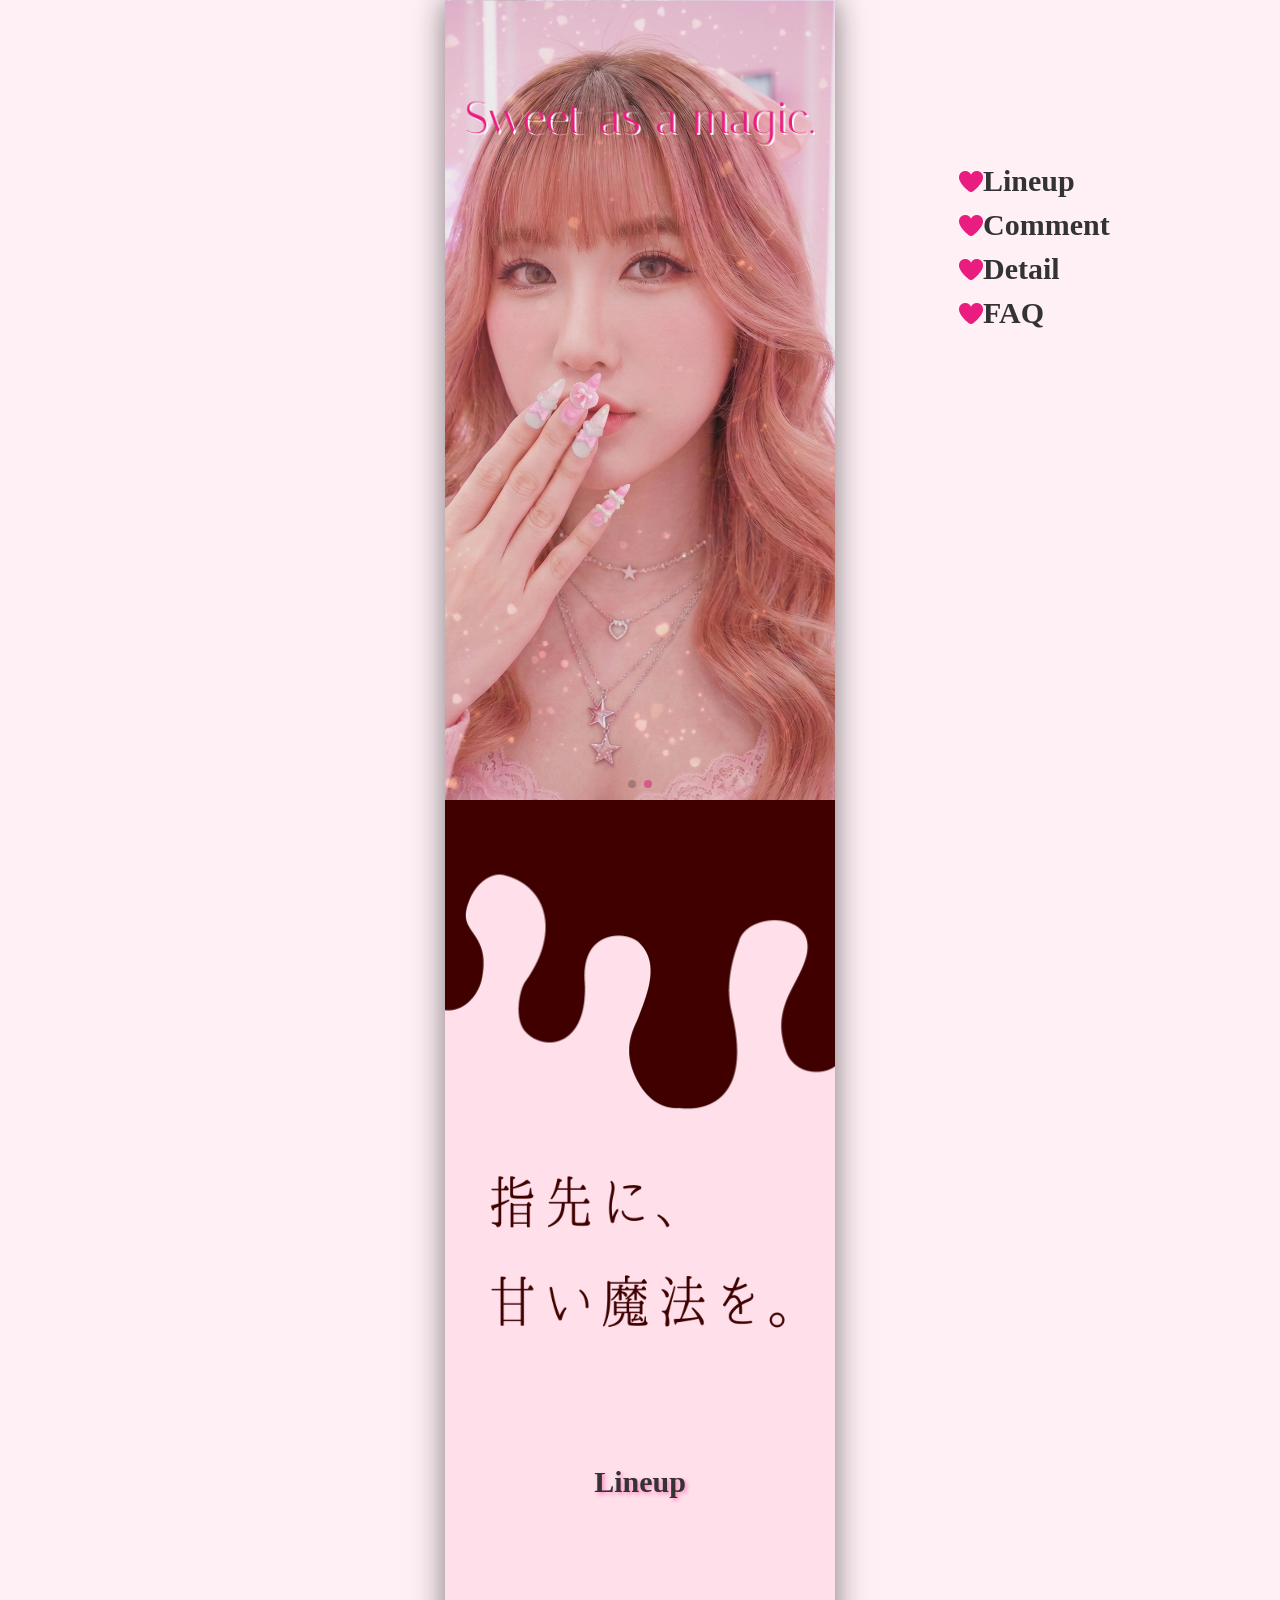
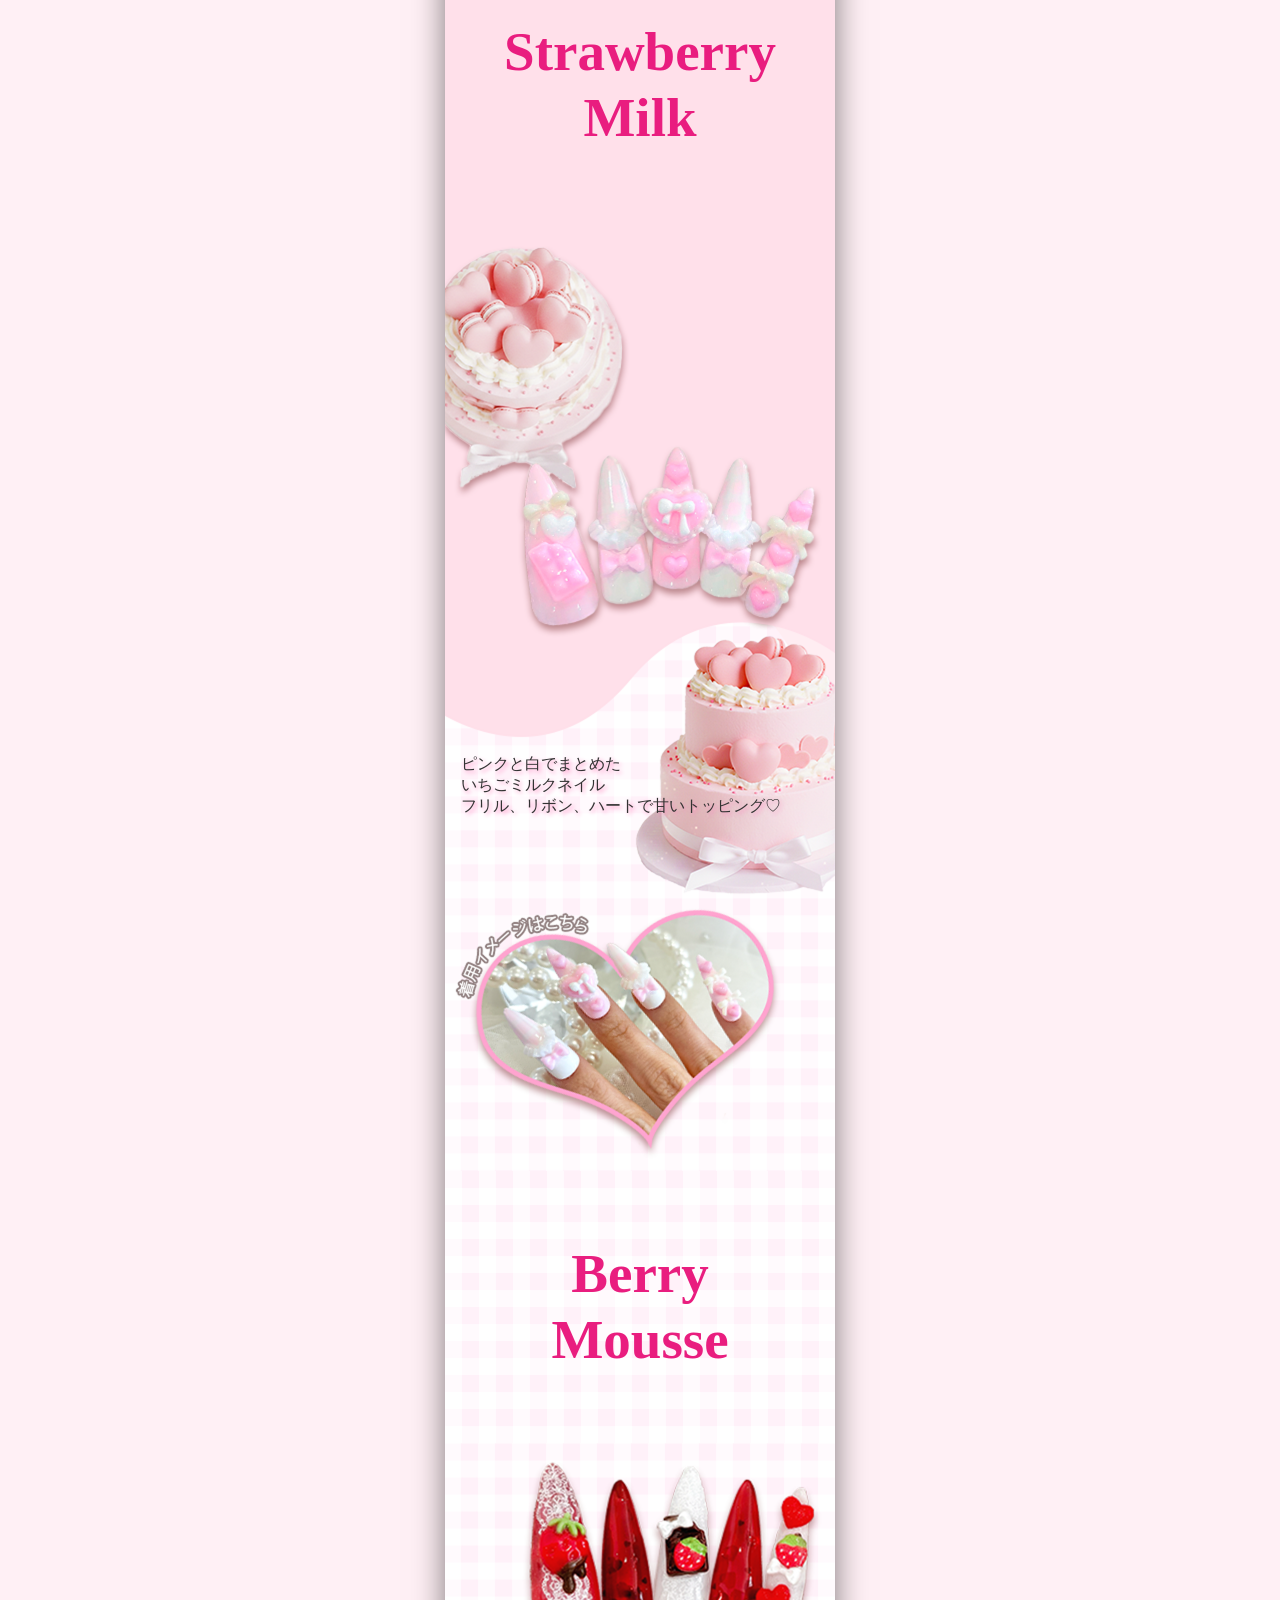
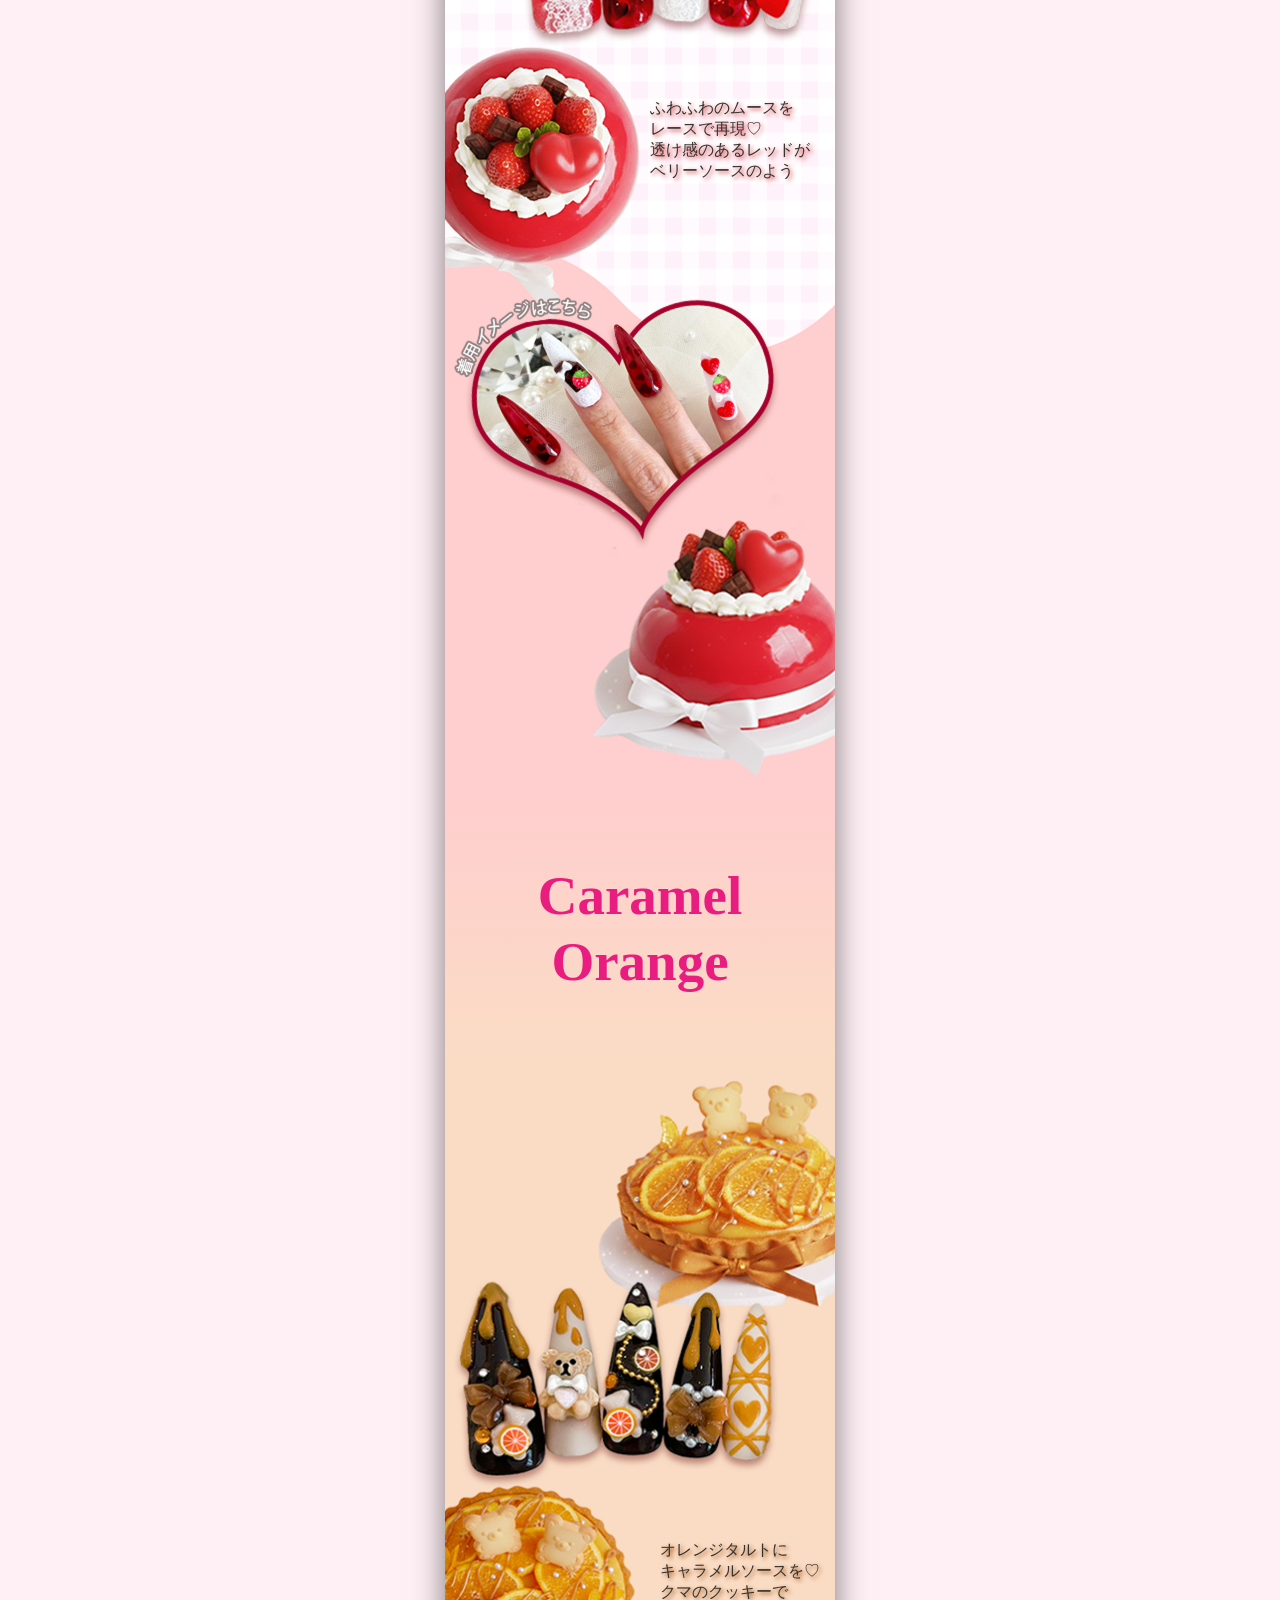
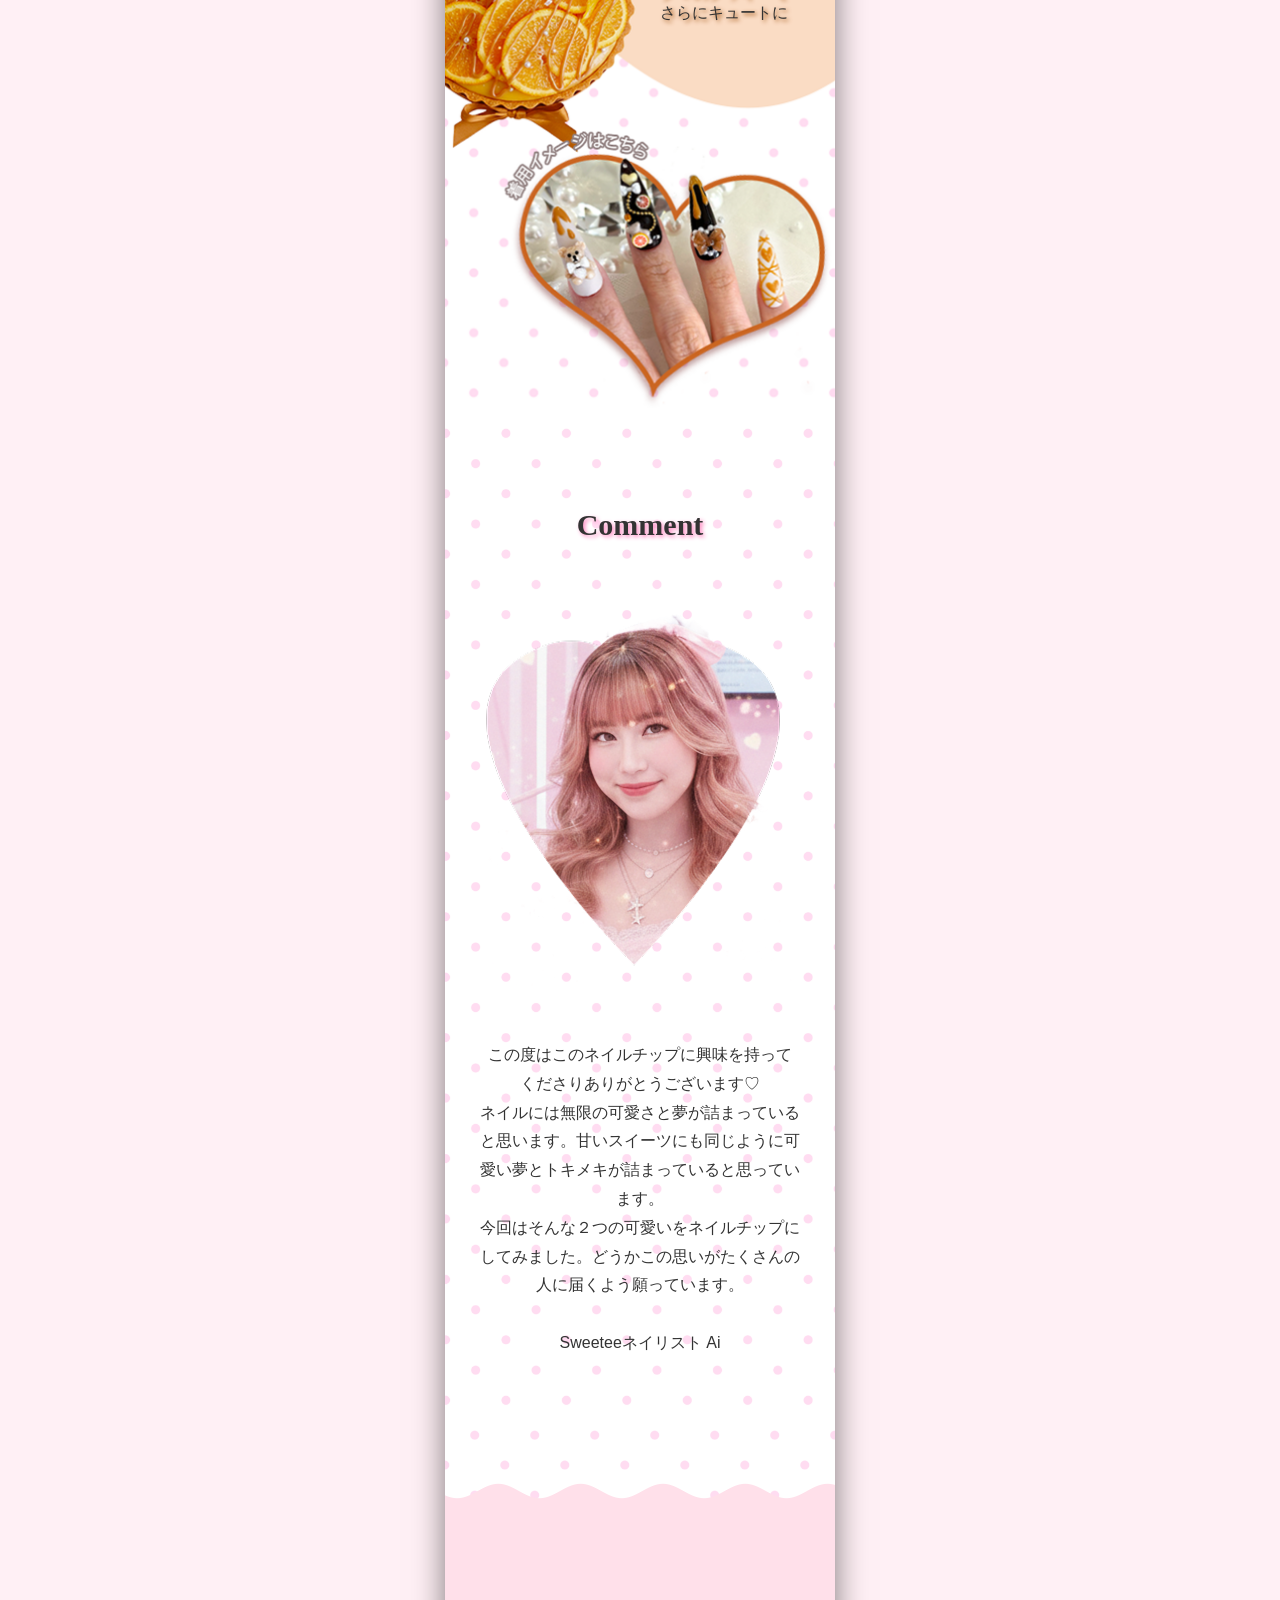
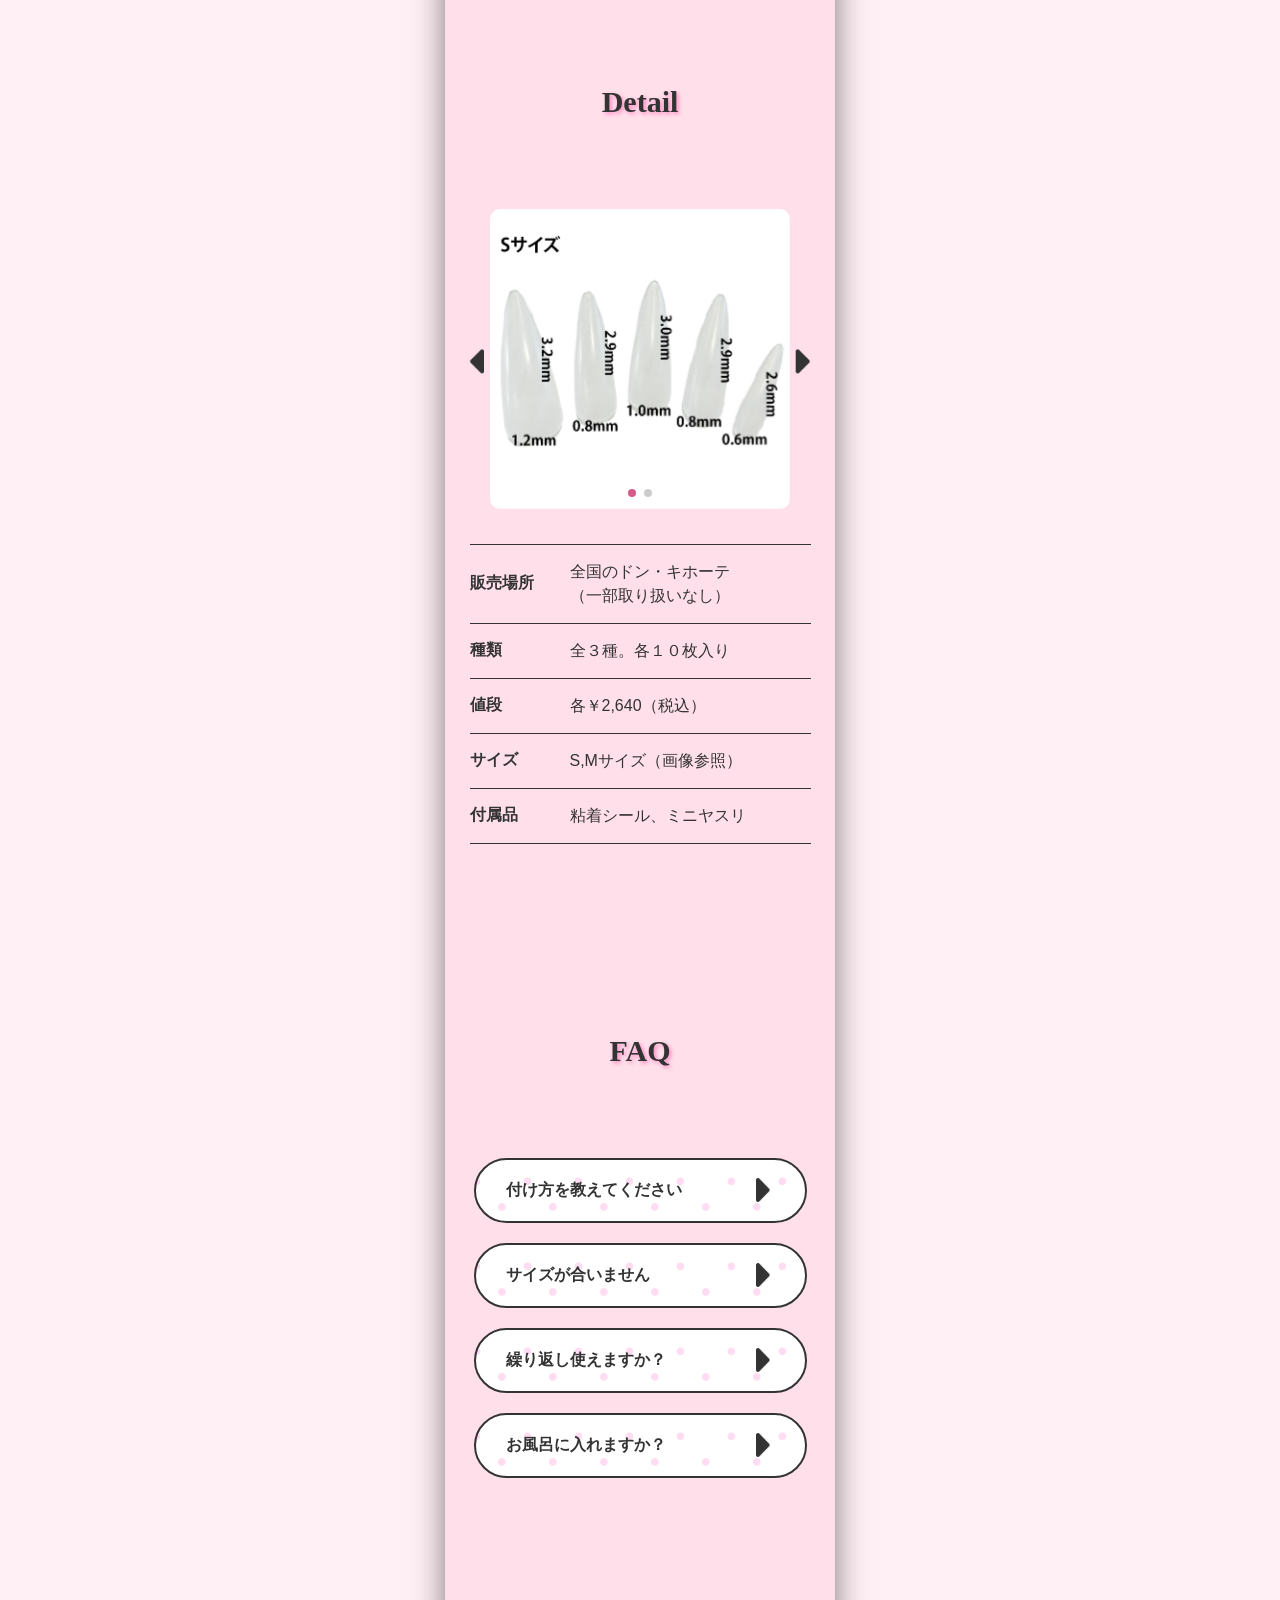
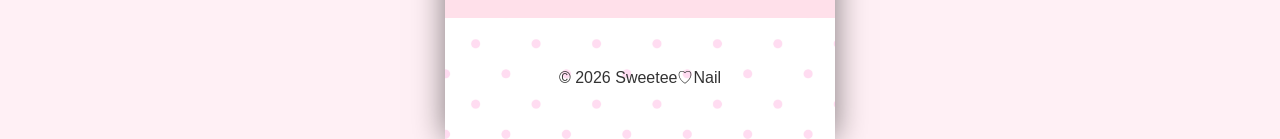
==== index.html @ 295770b9 "Add files via upload" ====
<!DOCTYPE html>
<html lang="ja">
<head>
   <meta charset="UTF-8">
   <meta name="viewport" content="width=device-width, initial-scale=1.0">
   <title>Strawberry Orange - ネイルチップ</title>
   <link rel="stylesheet" href="css/style.css">
   <link rel="stylesheet" href="https://cdn.jsdelivr.net/npm/swiper@11/swiper-bundle.min.css" />
<script src="https://cdn.jsdelivr.net/npm/swiper@11/swiper-bundle.min.js"></script>

</head>

   <body>

      <div class="fixed-background"></div>

      <div class="scroll-wrapper">
         <main class="content-area">
            <header class="header-inner">
               <div class="swiper main-swiper">
                  <!-- <div class="midasi">
                     <img src="img/sweet-as-a-magic.png" alt="見出し" class="midasi-mozi">
                  </div> -->
                  <div class="swiper-wrapper">
                        <div class="swiper-slide">
                           <img src="img/top_mv.png" alt="Sweet as a magic." class="hero-img">
                        </div>
                        <div class="swiper-slide">
                           <img src="img/nailist2x02.png" alt="Sweet as a magic." class="hero-img">
                        </div>
                        <img src="img/sweet-as-a-magic.png" alt="見出し" class="overlay-text">
                  </div>
                  <div class="swiper-pagination"></div>
               </div>
            </header>

         <nav>
            <ul class="nav-list">
               <li><a href="#lineup"><img src="img/heart_icom2.png" alt="ハート">Lineup</a></li>
               <li><a href="#comment"><img src="img/heart_icom2.png" alt="ハート">Comment</a></li>
               <li><a href="#detail"><img src="img/heart_icom2.png" alt="ハート">Detail</a></li>
               <li><a href="#faq"><img src="img/heart_icom2.png" alt="ハート">FAQ</a></li>
            </ul>
         </nav>

         <div class="layout-flex-box">

            <div class="video-window-box">
               <video autoplay muted playsinline id="video-front" class="mask-video"></video>
               <video autoplay muted playsinline id="video-back" class="mask-video" style="opacity: 0; position: absolute; top: 0; left: 0;"></video>
            </div>

            <div class="main-content-container">
               </div>

         </div>

         <section class="melting-chocolate">
            <img src="img/chocolate_back03.png" alt="" class="choco-img">
      
            <div class="catchphrase">
               <img src="img/main_sentence.png" alt="指先に、甘い魔法を。" class="catch-img">
            </div>
         </section>

         <div class="common-obi" id="lineup">
            <h3>Lineup</h3>
         </div>

         <div class="common-title">
            <h2 class="title">Strawberry<br>Milk</h2>
         </div>

         <div class="milk">
            <img src="img/strawberry milk2x.png" alt="いちごみるく説明" class="first-ing">
            <div class="milk-explain">
               <p>ピンクと白でまとめた<br>いちごミルクネイル<br>フリル、リボン、ハートで甘いトッピング♡</p>
            </div>
         </div>

         <div class="common-title extra-style">
            <h2 class="title">Berry<br>Mousse</h2>
         </div>

         <div class="berry">
            <img src="img/berry mousse2x.png" alt="ベリームース説明" class="second-ing">
            <div class="berry-explain">
               <p>ふわふわのムースを<br>レースで再現♡<br>透け感のあるレッドが<br>ベリーソースのよう</p>
            </div>
         </div>

         <div class="common-title extra-style2">
            <h2 class="title">Caramel<br>Orange</h2>
         </div>

         <div class="orange">
            <img src="img/orange2x.png" alt="キャラメルオレンジ説明" class="third-ing">
            <div class="orange-explain">
               <p>オレンジタルトに<br>キャラメルソースを♡<br>クマのクッキーで<br>さらにキュートに</p>
            </div>
         </div>

         <div class="nailist-comment" id="comment">
            <div class="common-obi no-back">
               <h3>Comment</h3>
            </div>

            <div class="nailist-detail">
               <img src="img/nailist2x.png" alt="ネイリスト画像" width="365px" height="394px">

            <div class="message-box">
               <p>この度はこのネイルチップに興味を持って<br class="pc-only">くださりありがとうございます♡</p>
               <p>ネイルには無限の可愛さと夢が詰まっていると思います。甘いスイーツにも同じように可愛い夢とトキメキが詰まっていると思っています。<br>今回はそんな２つの可愛いをネイルチップにしてみました。どうかこの思いがたくさんの人に届くよう願っています。<br>
               <br>Sweeteeネイリスト Ai</p>
            </div>
         </div>

         <img src="img/wave-back.png" alt="波区切り">

      <section class="detail-main" id="detail">
         <div class="common-obi no-back2">
            <h3>Detail</h3>
         </div>

         <div class="detail-table-wrapper">

            <div class="size-guide-section">
               <div class="size-swiper-container">

                  <div class="swiper size-swiper">
                     <div class="swiper-wrapper">
                           <div class="swiper-slide">
                              <img src="img/size-s.png" alt="Sサイズ表" class="size-img">
                           </div>
                           <div class="swiper-slide">
                              <img src="img/size-m.png" alt="Mサイズ表" class="size-img">
                           </div>
                     </div>
                     
                     <!-- <div class="swiper-button-next"></div>
                     <div class="swiper-button-prev"></div> -->
                     
                     <div class="swiper-pagination"></div>
                  </div>

                     <div class="size-next swiper-button-next"></div>
                     <div class="size-prev swiper-button-prev"></div>

               </div>
            </div>
            <!-- <div class="size">
               <img src="img/size-m.png" alt="サイズ表" class="size-img">
            </div> -->
            <dl class="spec-list">
                  <div class="spec-item">
                     <dt>販売場所</dt>
                     <dd>全国のドン・キホーテ<br>（一部取り扱いなし）</dd>
                  </div>
                  <div class="spec-item">
                     <dt>種類</dt>
                     <dd>全３種。各１０枚入り</dd>
                  </div>
                  <div class="spec-item">
                     <dt>値段</dt>
                     <dd>各￥2,640（税込）</dd>
                  </div>
                  <div class="spec-item">
                     <dt>サイズ</dt>
                     <dd>S,Mサイズ（画像参照）</dd>
                  </div>
                  <div class="spec-item">
                     <dt>付属品</dt>
                     <dd>粘着シール、ミニヤスリ</dd>
                  </div>
            </dl>
         </div>
      </section>

      <section id="faq">
         <div class="common-obi no-back2">
            <h3>FAQ</h3>
         </div>

         <div class="faq-all">
            <div class="faq-container">
               <details class="faq-item">
                     <summary class="faq-question">
                        付け方を教えてください
                        <span class="arrow"></span>
                     </summary>
                     <div class="faq-answer">
                        <p>ネイルチップの裏に粘着テープを貼り自爪に根本から貼り付けてください。</p>
                     </div>
               </details>

               <details class="faq-item">
                     <summary class="faq-question">
                        サイズが合いません
                        <span class="arrow"></span>
                     </summary>
                     <div class="faq-answer">
                        <p>付属のミニヤスリで根本を削って調整してください。</p>
                     </div>
               </details>

               <details class="faq-item">
                     <summary class="faq-question">
                        繰り返し使えますか？
                        <span class="arrow"></span>
                     </summary>
                     <div class="faq-answer">
                        <p>はい。粘着シートは一回きりですが、チップは繰り返し使っていただけます。</p>
                     </div>
               </details>

               <details class="faq-item">
                     <summary class="faq-question">
                        お風呂に入れますか？
                        <span class="arrow"></span>
                     </summary>
                     <div class="faq-answer">
                        <p>粘着シートは長時間の水の使用には向いていません。取り外してからお入りください。</p>
                     </div>
               </details>
               
            </div>
         </div>
      </section>



         <footer class="footer">
            <p>&copy; 2026 Sweetee♡Nail</p>
         </footer>
         </main>
      </div>

      <script>
         const swiper = new Swiper('.main-swiper', {
            loop: true,           // 最後まで行ったら最初に戻る
            effect: 'fade',       // 横に流れるのではなく「ふわっ」と切り替え
            speed: 2000,          // 切り替えにかかる時間（1秒）
            autoplay: {
                  delay: 3000,      // 3秒ごとに自動再生
            },
            pagination: {
                  el: '.swiper-pagination',
                  clickable: true,  // ドットをクリックして切り替え可能に
            },
         });

         // const sizeSwiper = new Swiper('.size-swiper', {
         //    loop: true,
         //    speed: 600,
         //    navigation: {
         //       nextEl: '.swiper-button-next',
         //       prevEl: '.swiper-button-prev',
         //    },
         //    pagination: {
         //       el: '.swiper-pagination',
         //       clickable: true,
         //    },
         // });

         const sizeSwiper = new Swiper('.size-swiper', {
            loop: true,
            speed: 600,
            // 外に出した矢印のクラス名を指定する
            navigation: {
               nextEl: '.size-next',
               prevEl: '.size-prev',
            },
            pagination: {
               el: '.swiper-pagination',
               clickable: true,
            },
         });

const videoA = document.getElementById('video-front');
const videoB = document.getElementById('video-back');

const videoSources = [
      'video/nailist-movie.mp4', 
      'video/naildesign-movie.mp4'
];

// 初期設定
videoA.src = videoSources[0];
videoB.src = videoSources[1];
videoA.style.opacity = '1';
videoB.style.opacity = '0';

// フェードにかける時間（ミリ秒）
const fadeTime = 2000; 

function switchVideo(current, next) {
    // 1. 次の動画を準備して再生開始
   next.currentTime = 0;
   next.play();
   
    // 2. 「もや〜」と重なりながら交代
   current.style.opacity = '0';
   next.style.opacity = '1';
}

// videoAが終わったらBへ交代
videoA.addEventListener('ended', () => {
   switchVideo(videoA, videoB);
});

// videoBが終わったらAへ交代
videoB.addEventListener('ended', () => {
   switchVideo(videoB, videoA);
});

// 動画が終わるタイミングでクロスフェードを実行
frontVideo.addEventListener('ended', crossFade);
         // const videoElement = document.getElementById('loop-video');
         //    // ここに使う動画のファイル名を2つ入れます
         //    const videoSources = [
         //       'video/nailist-movie.mp4', 
         //       'video/naildesign-movie.mp4'
         //    ];

         //    let currentIndex = 0;

         //    // 最初の動画をセットして再生
         //    videoElement.src = videoSources[currentIndex];
         //    videoElement.play();

         //    // ★動画が終わった時のイベントをキャッチ
         //    videoElement.addEventListener('ended', () => {
         //       // 0なら1へ、1なら0へインデックスを切り替える
         //       currentIndex = (currentIndex + 1) % videoSources.length;
               
         //       // 次の動画のパスをセット
         //       videoElement.src = videoSources[currentIndex];
               
         //       // 再生を開始
         //       videoElement.play();
         //    });
      </script>
   </body>

</html>
---- css/style.css ----
*{
   margin: 0;
   padding: 0;
   box-sizing: border-box;
}
/* 1. 背景を画面いっぱいに固定 */
.fixed-background {
   position: fixed;
   top: 0;
   left: 0;
   width: 100%;
   height: 100vh;
   background-color: #FFF0F5; /* 薄いピンク
   /* チェック柄の画像などがあればここへ */
   z-index: -1; 
}

html {
   scroll-behavior: smooth;
}

/* 2. スクロールさせるための外枠 */
.scroll-wrapper {
   width: 100%;
   display: flex;
   justify-content: center; /* 中央に寄せる */
   z-index: 1;         /* 背景(-1)より大きい数字にします */
} 

/* 3. 真ん中の白いコンテンツエリア */
.content-area {
   width: 390px; /* カンプの幅（スマホ・PC共通なら適宜調整）に合わせて固定 */
   background-color: #FFE0EA;
   min-height: 100vh;
   /* わかりやすいように入れるシャドウ */
   box-shadow: 0 0 30px rgba(0, 0, 0, 0.5); 
   position: 0 auto;
   padding: 0;
}

body{
   background-color: #FFF0F5;
   font-family: "Helvetica Neue", Arial, "Hiragio kaku Gothic ProN", "Hiragino Kaku Gothic ProN", "Hiragino Sans", Meiryo, sans-serif;
   color: #333;
}

img {
   display: block; /* これで解決することが多いです */
}

.header-inner{
   display: flex;
   align-items: center; /* 上下の中央揃え */
   justify-content: center; /* 中身全体をまず中央に寄せる */
   position: relative; /* 子要素の絶対配置の基準にするため（任意） */
}

/* .mv-ing{
   width: 390px; 
   height: auto; 
   display: block;
} */

/* スライドショー全体のサイズ */
.main-swiper {
   width: 390px; /* 表示したい幅に合わせる */
   height: auto;
   position: relative;
}

.swiper-wrapper{
   position: absolute;
}

/* CSS側のこの名前と、HTMLの class 名を一致させます */
.overlay-text {
   width: 100%;
   height: auto;
   padding: 20px;
   position: absolute;
   top: 60px; /* 位置の微調整はここで！ */
   left: 50%;
   transform: translateX(-50%);
   z-index: 100;
   pointer-events: none;
}

/* 画像のボケ対策：2倍サイズで書き出した画像を390pxに縮めて表示 */
.hero-img {
   width: 100%;
   height: auto;
   display: block;
   /* 高解像度ディスプレイでクッキリ見せる魔法 */
   /* image-rendering: -webkit-optimize-contrast; */
}

.midasi-mozi{
   width: 379px;
   height: 82px;
}


/* 動画：メイン画像から左に 350px ほど飛ばす */
.video-window-box {
   position: fixed;
   left: 100px;           /* ここの数字で左への距離を微調整 */
   top: 200px;
   width: 278px;
   height: 475px;
   border-radius: 250px 250px 0 0;
   overflow: hidden;
}

.mask-video {
   width: 100%;
   height: 100%;

   object-fit: cover;
   /* ★切り替えの滑らかさを1.5秒（1500ms）にして「もや〜っ」とさせます */
   transition: opacity 1.5s ease-in-out;
}

/* ★追加：このクラスがついた時だけ透明にする */
.video-fade-out {
   opacity: 0;
}

/* 右側のメインコンテンツ（今の390pxのエリア） */
.main-content-container {
   width: 390px;
   flex-shrink: 0;          /* 幅が潰れないように固定 */
   position: relative;      /* ナビゲーションの基準になります */
}

/* ドットを可愛くするなら（任意） */
.swiper-pagination-bullet-active {
   background: #D65A8A !important; /* ブランドのピンク */
}

.first-ing{
   width: 390px; /* 表示上の横幅 */
   height: auto; /* 縦横比を維持 */
   display: block;
}

.second-ing{
   width: 390px; /* 表示上の横幅 */
   height: auto; /* 縦横比を維持 */
   display: block;
}

.third-ing{
   width: 390px; /* 表示上の横幅 */
   height: auto; /* 縦横比を維持 */
   display: block;
}

.nav-list{
   width: 163px;
   position: fixed;
   left: 959px;
   top: 252px;
   transform: translateY(-50%);

   list-style: none;
   padding: 0;
   margin: 0;
    /* 親からの text-align: center を打ち消す */
   text-align: left;
}

/* .nav-list ul{
   list-style: none;
} */

.nav-list li{
   font-family: 'Italiana',serif;
   /* color: #333;
   font-size: 30px; */
   list-style: none;
   margin-bottom: 10px;
   text-align: left;
}

.nav-list a{
   text-decoration: none;
   color: #333;
   display: flex;       /* ハートと文字を横に並べる */
   align-items: center; /* ハートと文字の上下中央を揃える */

    /* ↓ ここが一番重要！絶対に改行させない */
   white-space: nowrap; 
   
   font-size: 30px;
   font-weight: bold;
}

.melting-chocolate {
   width: 100%; /* 親である content-area (392px) いっぱいに広がる */
   line-height: 0; /* 画像の下にできる隙間を防止 */
}

.choco-img {
   width: 100%; /* 392pxぴったりに広がります */
   height: auto;
}

.catchphrase {
   background-color: #FFE0EA; /* 背景が白なら指定 */
   padding: 40px 0; /* Figmaを見ながら上下の余白を調整してください */
   display: flex;
   justify-content: center;
}

.catch-img {
   width: 80%; /* カンプを見て、392pxの中でどのくらいのサイズか調整 */
   height: auto;
}

.common-obi {
   width: 100%;
   background-color: #FFE0EA; /* 共通の背景色 */
   padding: 50px 0;           /* 共通の余白 */
   display: flex;
   justify-content: center;
   align-items: center;
   margin-top: 40px;          /* セクション間の隙間 */
}

h3{
   font-family: 'Italiana',serif;
   font-size: 30px;
   color: #333333;
   text-shadow: 2px 2px 4px #FF86C0;
}

.common-title{
   width: 100%;
   background-color: #FFE0EA;
   padding: 70px 0;
   display: flex;
   justify-content: center;
   align-items: center;
   text-align: center;
}

.title{
   font-family: 'Italiana',serif;
   font-size: 55px;
   color: #E91D7F;
   line-height: 120%;
}

.milk{
   position: relative;
   width: 100%;
}

.milk-explain{
   width: 326px;
   position: absolute;
   left: 16px;
   top: 533px;

   font-size: 16px;
   color: #333333;
   text-shadow: 2px 2px 4px #FF86C0;
}

.extra-style{
   width: 100%;
   background-image: url("../img/berry_back.png");
   padding: 70px 0px;
}

.berry{
   position: relative;
   width: 100%;
}

.berry-explain{
   width: 163px;
   position: absolute;
   left: 205px;
   top: 255px;

   font-size: 16px;
   color: #333333;
   text-shadow: 2px 2px 4px #D5282A;
}

.extra-style2{
   width: 100%;
   padding: 70px 0;
   background: linear-gradient(#FFCECE, #FADCC4);
}

.orange{
   position: relative;
   width: 100%;
}

.orange-explain{
   width: 163px;
   position: absolute;
   left: 214.5px;
   top: 475px;

   font-size: 16px;
   color: #333333;
   text-shadow: 2px 2px 4px #9A4800;
}

.nailist-comment{
   width: 100%;
   background-image: url("../img/dot-back.png");
   background-repeat: repeat;
   background-size: 15.5% auto;
   padding: 50px 0 0 0;
}

.common-obi.no-back{
   background-color: transparent;
   margin-top: 0;
}

.message-box{
   width: 360px;
   margin: 0 auto;
   padding: 55px 20px;
   text-align: center;

   line-height: 1.8;
   color: #333;
   font-size: 16px;
}

.common-obi.no-back2{
   margin-top: 0;
}

.detail-main{
   background-color: #FFE0EA;
   padding: 50px 0 100px;
}

.detail-table-wrapper {
   width: 341px;        /* Figmaのサイズに固定 */
   margin: 40px auto;   /* 中央寄せ */
}

.size-swiper-container {
    position: relative;     /* 矢印の配置基準 */
    width: 300px;           /* コンテンツエリア全体の幅 */
    margin: 35px auto;      /* 中央寄せ */
}

.size-guide-section {
   width: 341px; /* 前回の Detail 表の幅に合わせると統一感が出ます */
   margin: 30px auto;
}


.size-swiper {
   width: 100%;
   border-radius: 10px; /* 少し角を丸くすると可愛いです */
   overflow: hidden;
}

.size-img {
   width: 100%;
   height: auto;
   display: block;
}

/* 矢印のスタイルと配置 */
.size-prev, .size-next {
   color: #333333 !important; /* チョコブラウン */
   top: 60% !important;
   transform: translateY(-50%) scale(0.8);
}

/* 左矢印を親(392px)の左端へ */
.size-prev {
   left: -23px !important;
   background-image: url(../img/back1.png);
   background-repeat: no-repeat;
}

/* 右矢印を親(392px)の右端へ */
.size-next {
   right: -30px !important;
   background-image: url(../img/next.png);
   background-repeat: no-repeat;
}

/* 矢印の色をチョコブラウンにする */
.size-swiper .swiper-button-next,
.size-swiper .swiper-button-prev {
   color: #5D3E35;
   transform: scale(0.5); /* 少し小さくして上品に */
}

/* Swiperデフォルトの「く」の字を完全に消す魔法のコード */
.size-swiper-container .swiper-button-next::after,
.size-swiper-container .swiper-button-prev::after {
   display: none !important;
}

/* .size{
   padding: 50px;
   display: flex;
   justify-content: center;
}

.size-img{
   width: 300px;
   height: 300px;
} */

.spec-list {
   border-top: 1px solid #333; /* 一番上の線（必要なら） */
}

.spec-item {
   display: flex;       /* 項目と内容を横並びにする */
   align-items: center; /* 上下の中心を揃える */
   border-bottom: 1px solid #333; /* Figmaにある区切り線 */
   padding: 15px 0;    /* 上下の余白 */
}

.spec-item dt {
   width: 100px;        /* 「販売場所」などの項目の幅 */
   font-weight: bold;
   color: #333;      /* チョコブラウン */
   font-size: 16px;
}

.spec-item dd {
   flex: 1;             /* 残りの幅をすべて使う */
   margin: 0;
   color: #333;
   font-size: 16px;
   line-height: 1.5;    /* 行間を少し広げて読みやすく */
}

#faq{
   background-color: #FFE0EA;
}

.faq-all{
   padding: 0 0px 100px 0px;
}

.faq-container {
   width: 333px; /* Figmaの幅に合わせる */
   margin: 40px auto;
}

.faq-item {
   background-image: url(../img/dot-back.png);
   background-size: 15.5% auto;
   border: 2px solid #333333; /* チョコ色の枠線 */
   border-radius: 50px;       /* Figmaの「角の半径 50」 */
   margin-bottom: 20px;       /* 項目間の隙間 */
   overflow: hidden;          /* 中身がはみ出さないように */
   list-style: none;          /* デフォルトの三角を消す */
}

/* 質問部分（クリックする場所） */
.faq-question {
   padding: 20px 30px;        /* Figmaのパディングに合わせる */
   font-weight: bold;
   color: #333;
   cursor: pointer;
   position: relative;        /* 矢印の基準 */
   list-style: none;          /* Safari用 */
}

/* デフォルトの三角を消す（Chrome/Edge用） */
.faq-question::-webkit-details-marker {
   display: none;
}

/* 右側の矢印（画像を使う場合） */
.arrow {
   position: absolute;
   right: 25px;
   top: 50%;
   transform: translateY(-50%);
   width: 24px;
   height: 24px;
   background-image: url(../img/next.png); /* あなたの矢印画像 */
   background-size: contain;
   background-repeat: no-repeat;
   transition: transform 0.3s; /* 動きを滑らかに */
}

/* 開いた時に矢印を回転させる */
.faq-item[open] .arrow {
   transform: translateY(-50%) rotate(90deg);
}

/* 回答部分（隠れている中身） */
.faq-answer {
   padding: 0 30px 20px 30px;
   color: #333;
   font-size: 14px;
   line-height: 1.6;
}

.footer{
   padding: 50px;
   text-align: center;
}
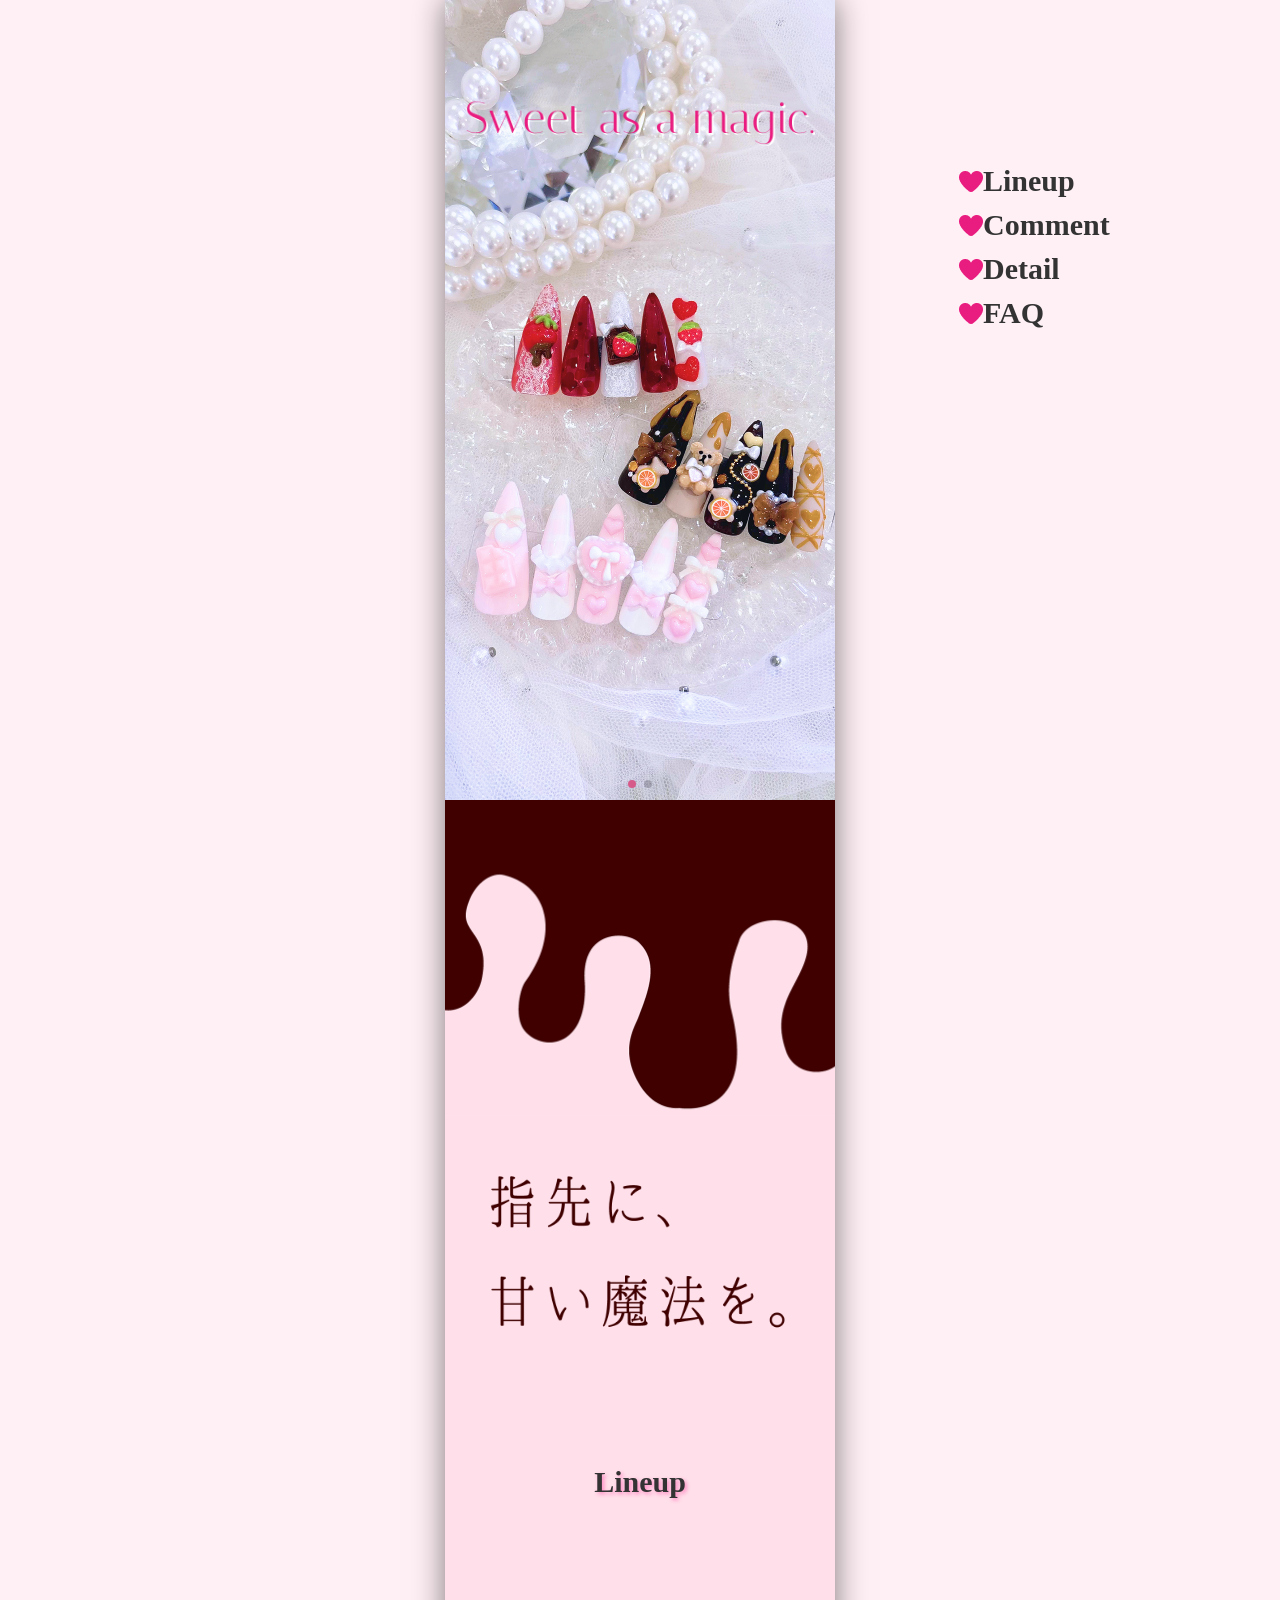
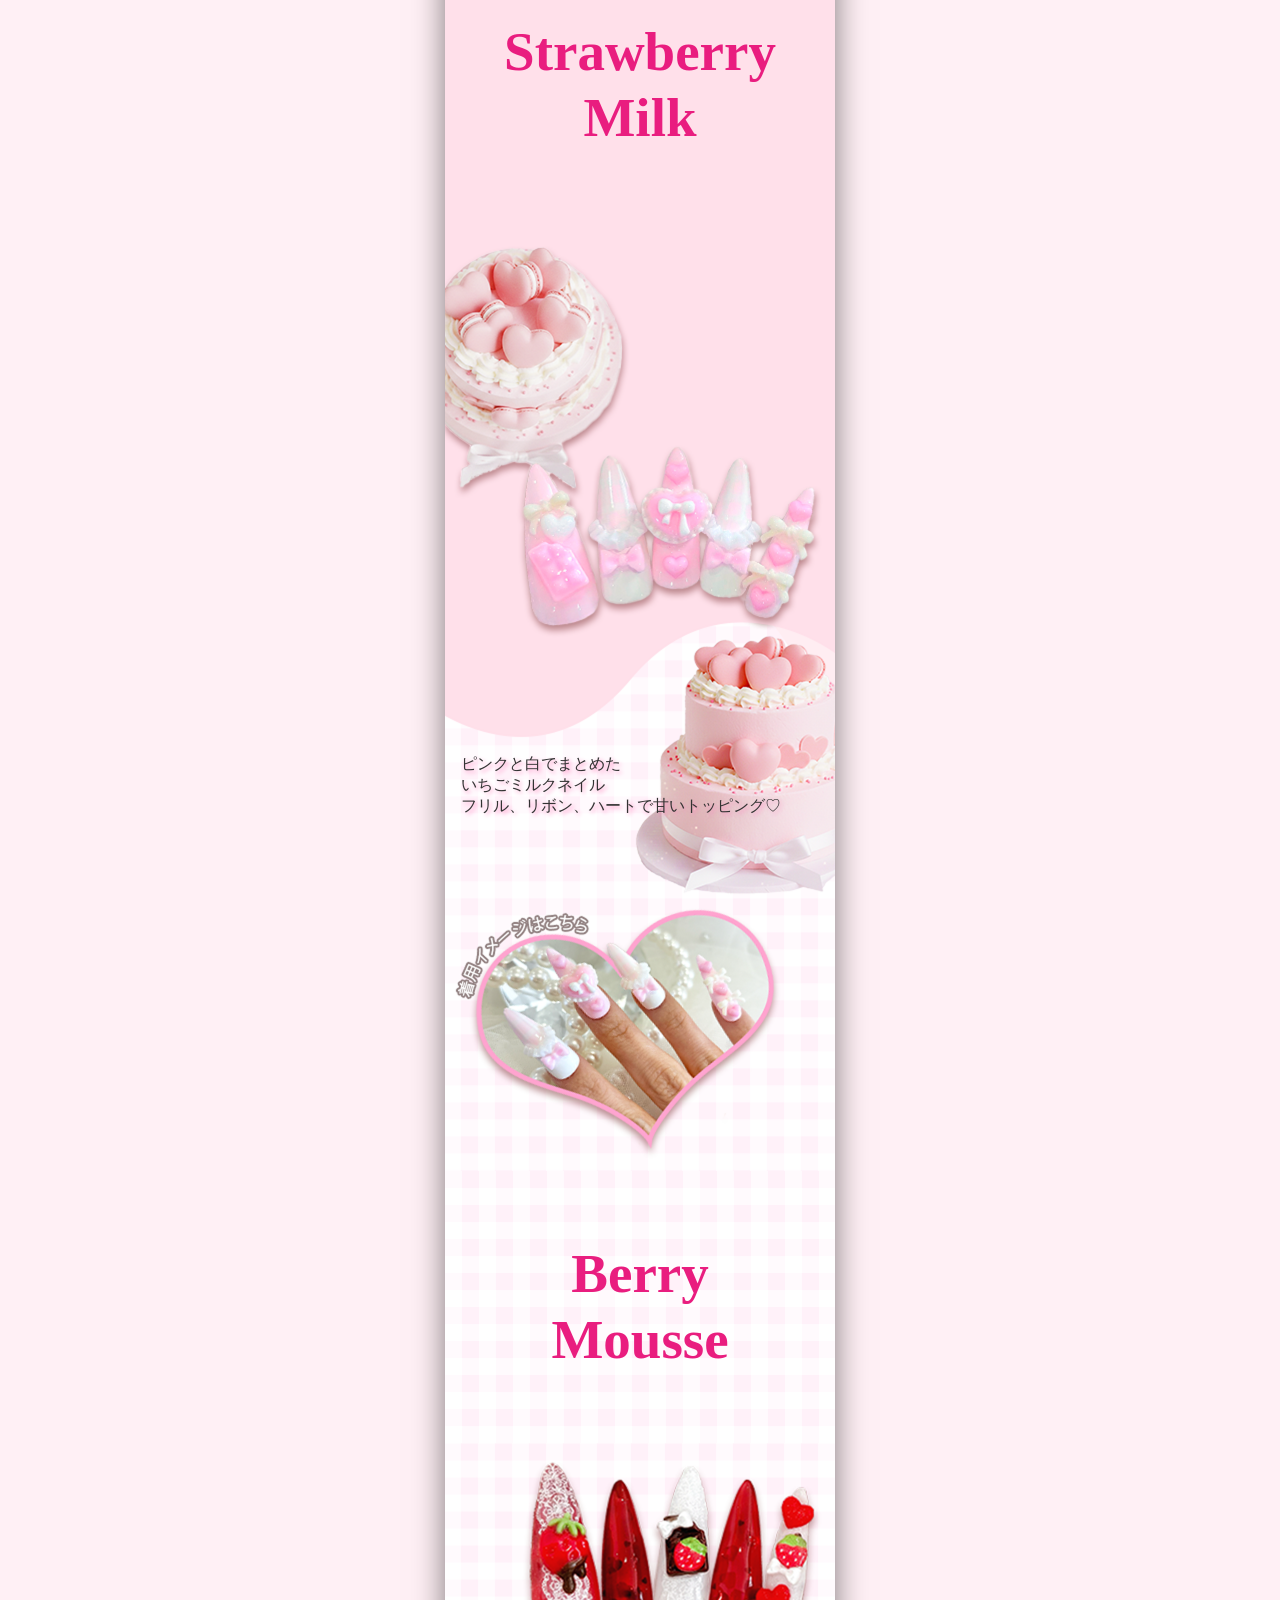
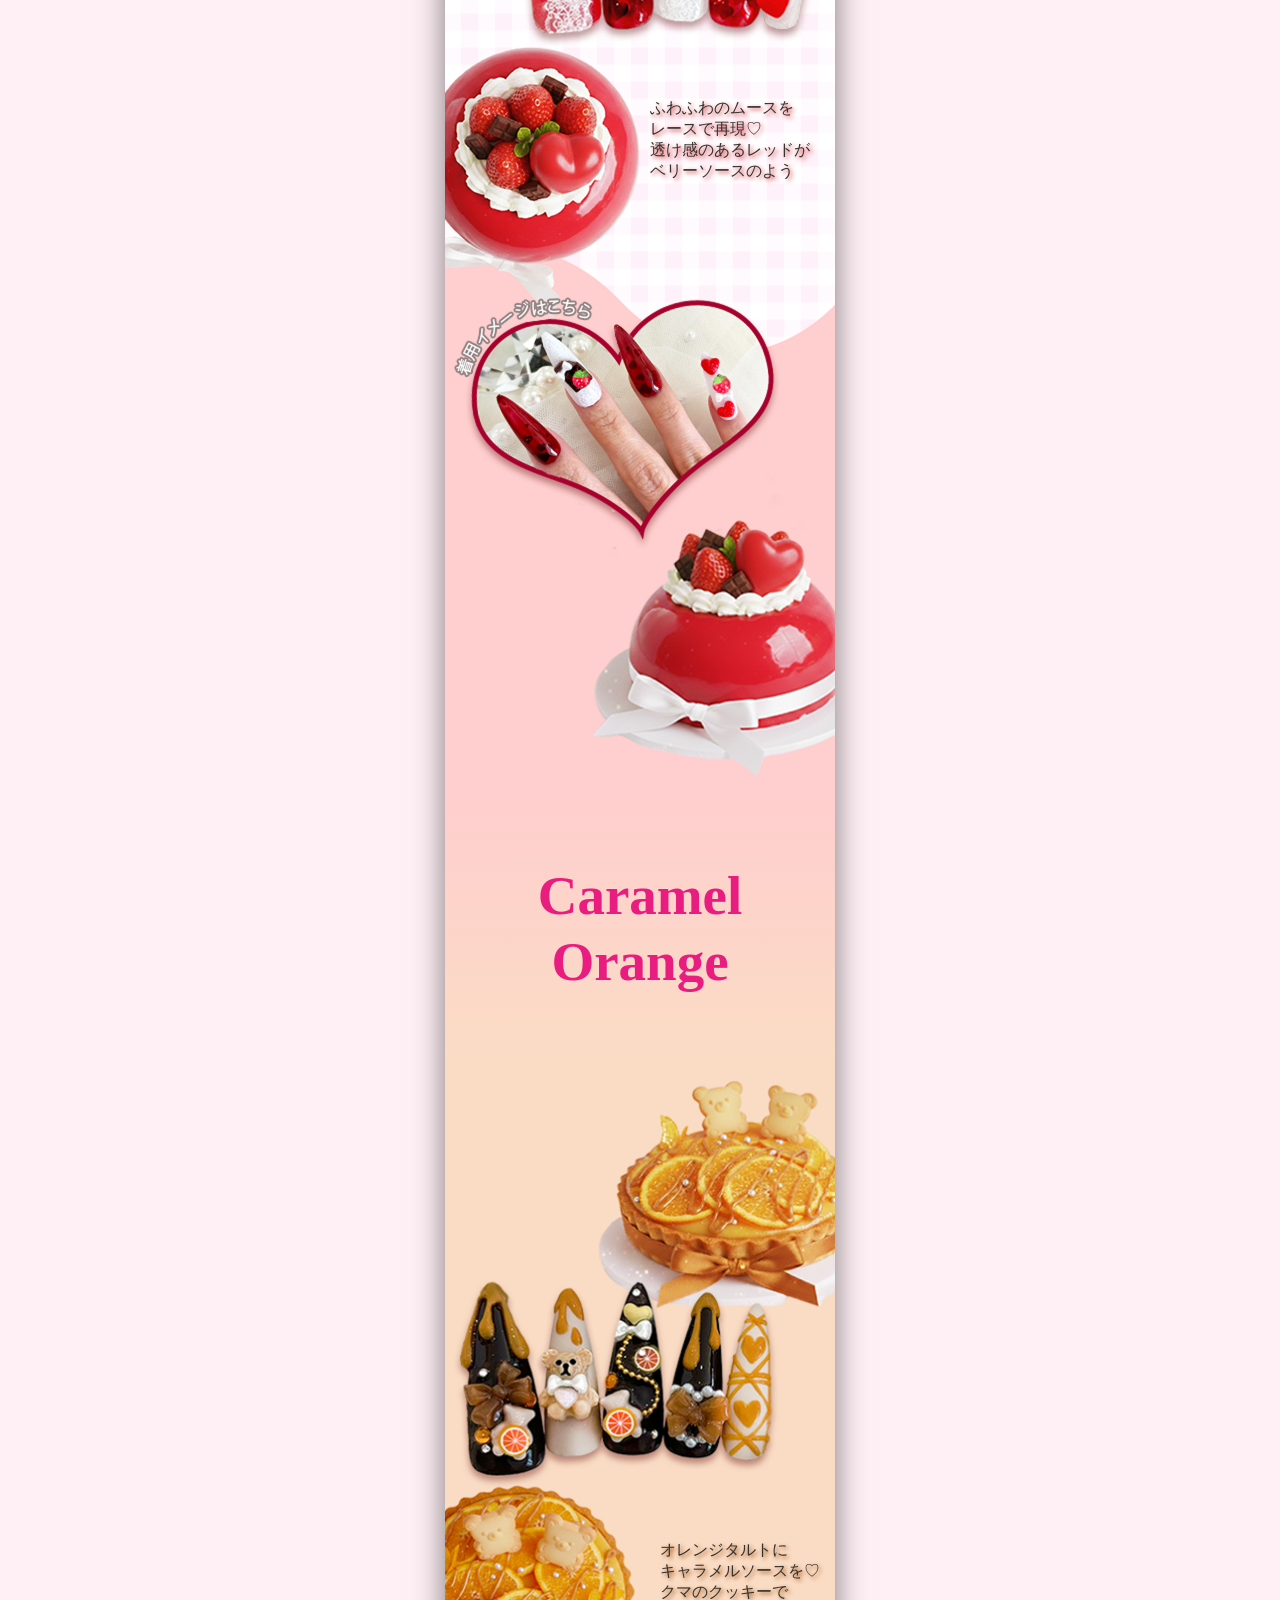
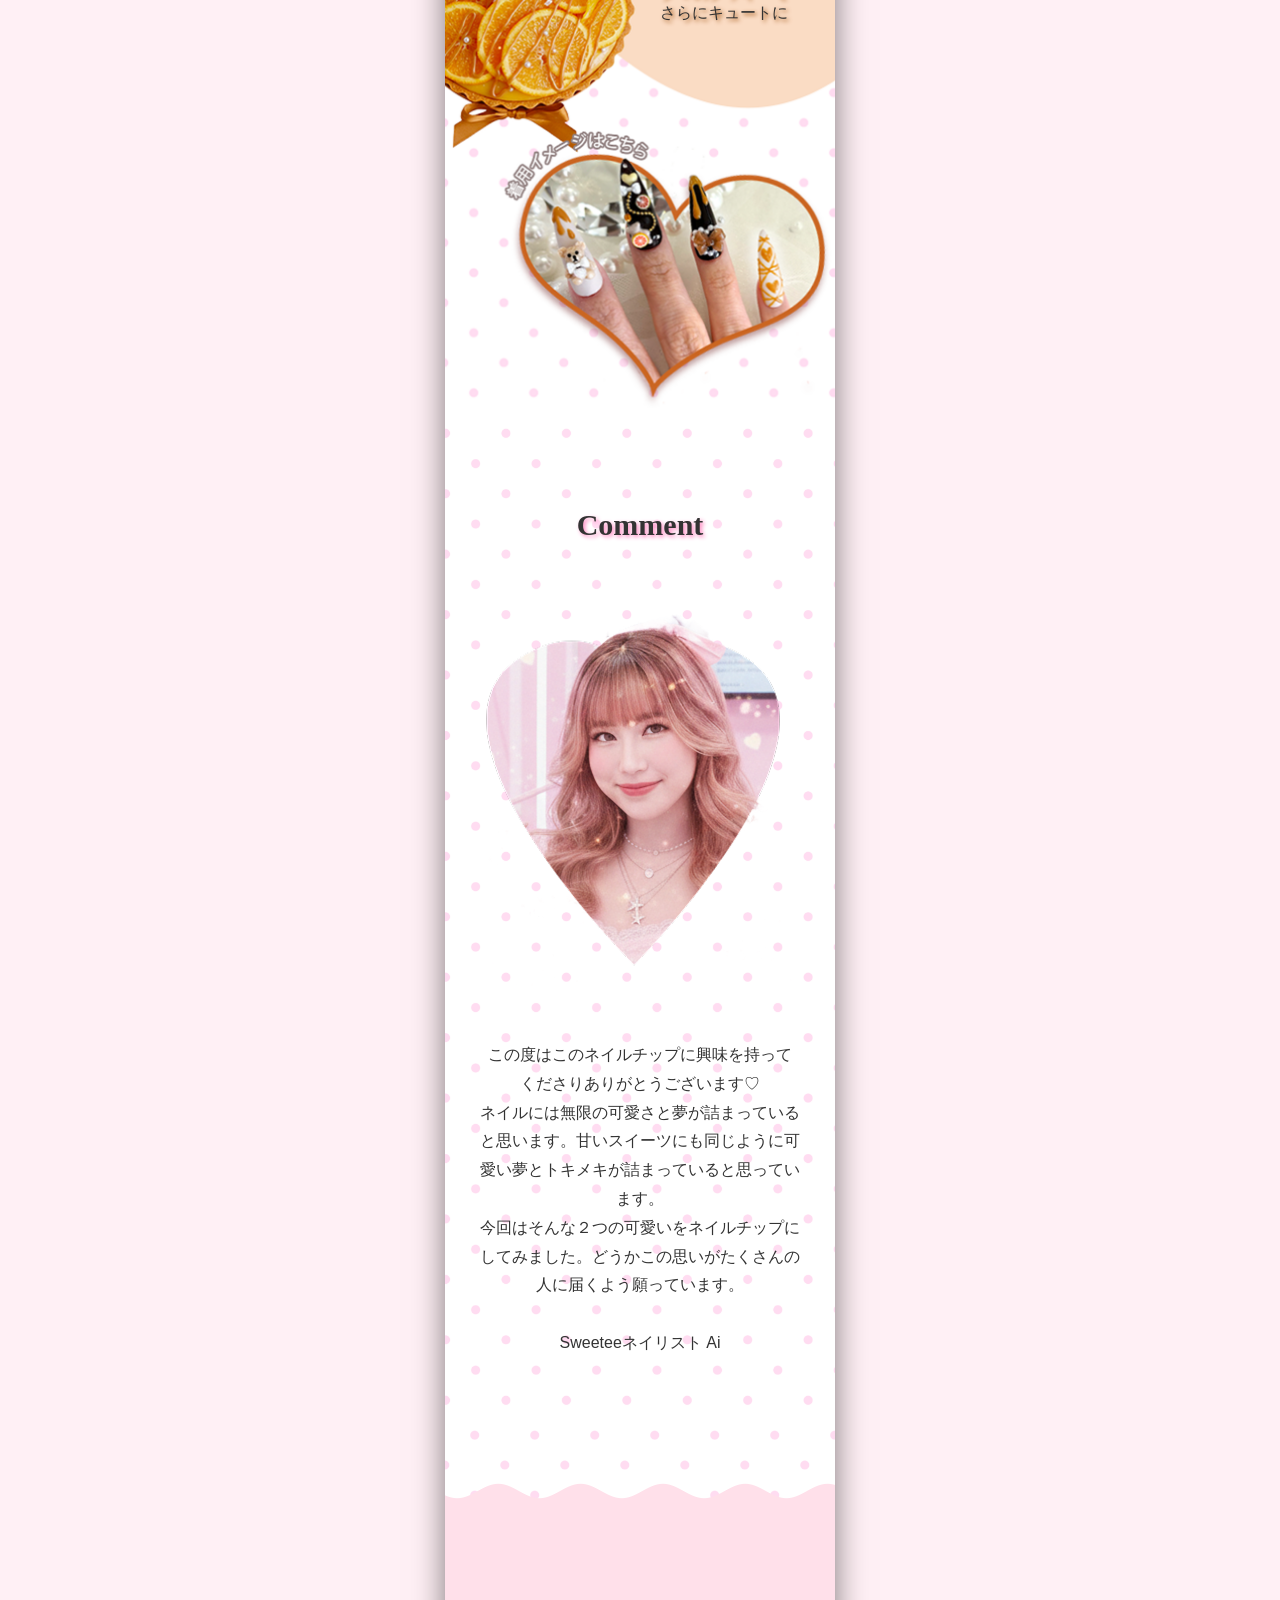
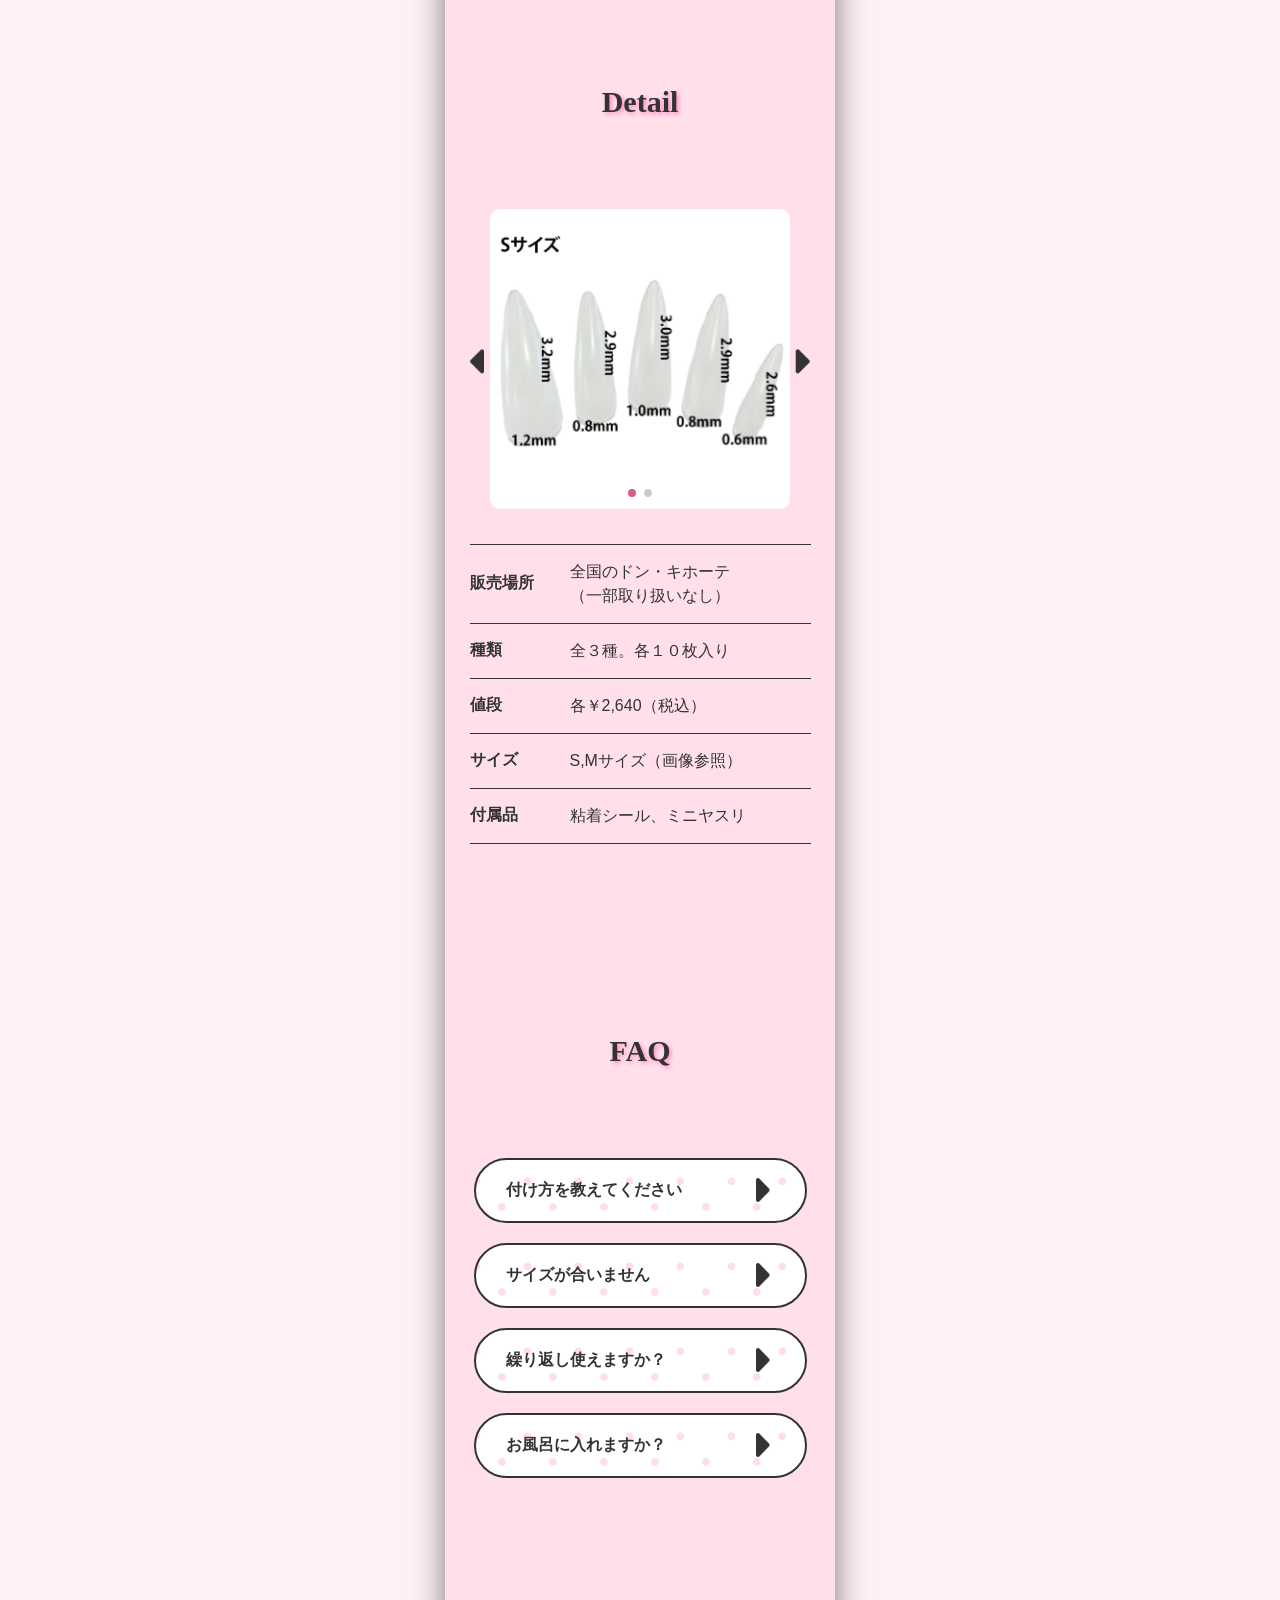
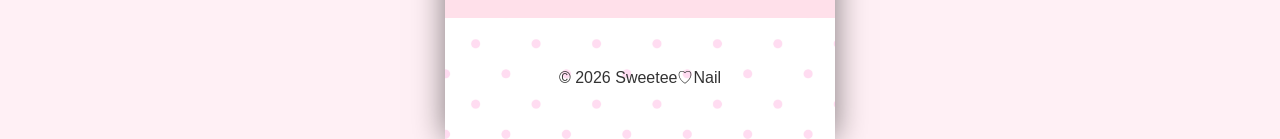
==== commit 42c5a5b9: "Add files via upload" ====
--- a/index.html
+++ b/index.html
@@ -314,7 +314,7 @@
 });
 
 // 動画が終わるタイミングでクロスフェードを実行
-frontVideo.addEventListener('ended', crossFade);
+// frontVideo.addEventListener('ended', crossFade);
          // const videoElement = document.getElementById('loop-video');
          //    // ここに使う動画のファイル名を2つ入れます
          //    const videoSources = [
